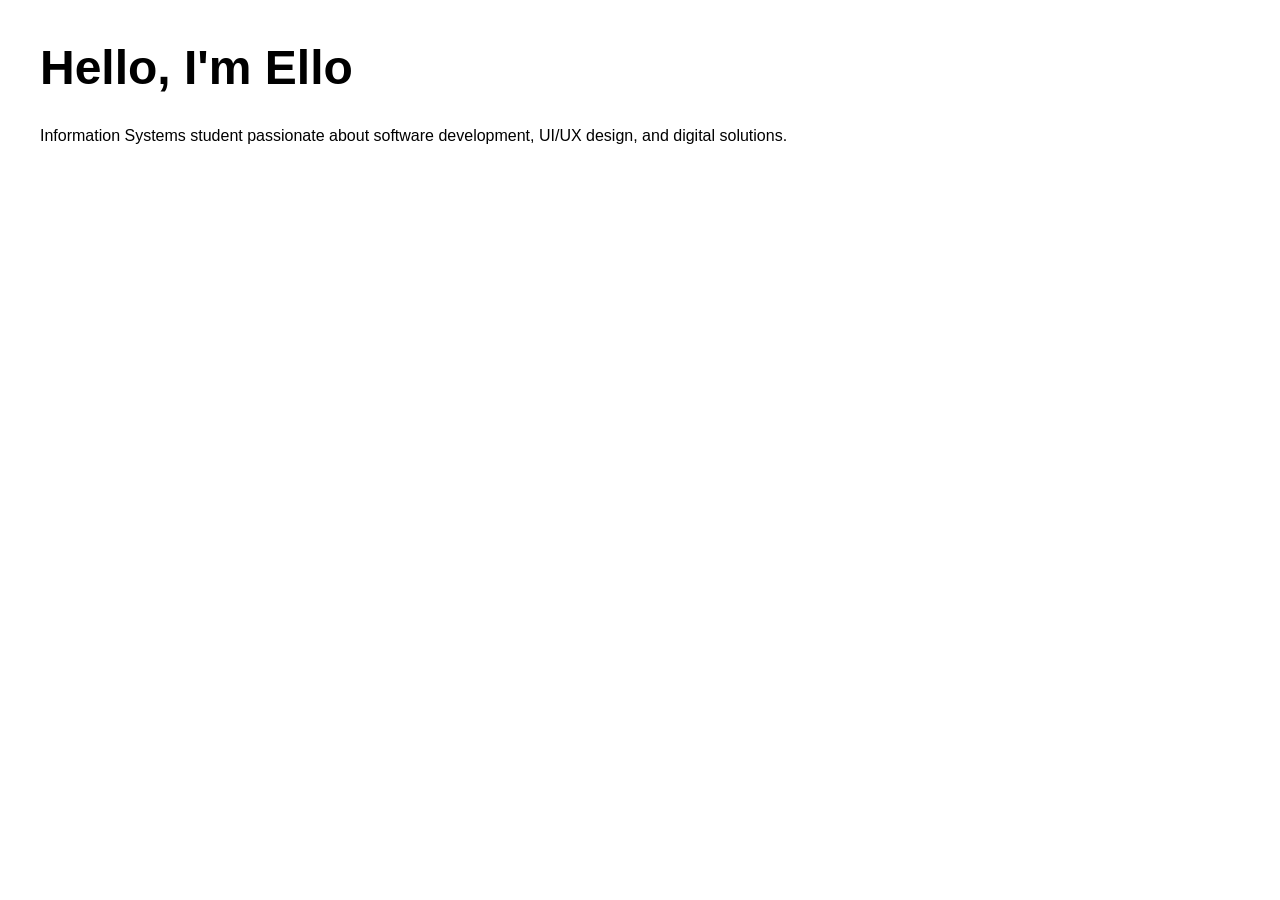
==== index.html @ ff4d0507 "Portfolio Structure" ====
<link rel="stylesheet" href="assets/css/style.css">

</head>


<body>


<h1>Hello, I'm Ello</h1>

<p>
Information Systems student passionate about software development,
UI/UX design, and digital solutions.
</p>


<script src="assets/js/script.js"></script>

</body>

</html>
---- assets/css/style.css ----
body {
    margin: 0;
    padding: 40px;
    font-family: Arial, sans-serif;
}

h1 {
    font-size: 48px;
}
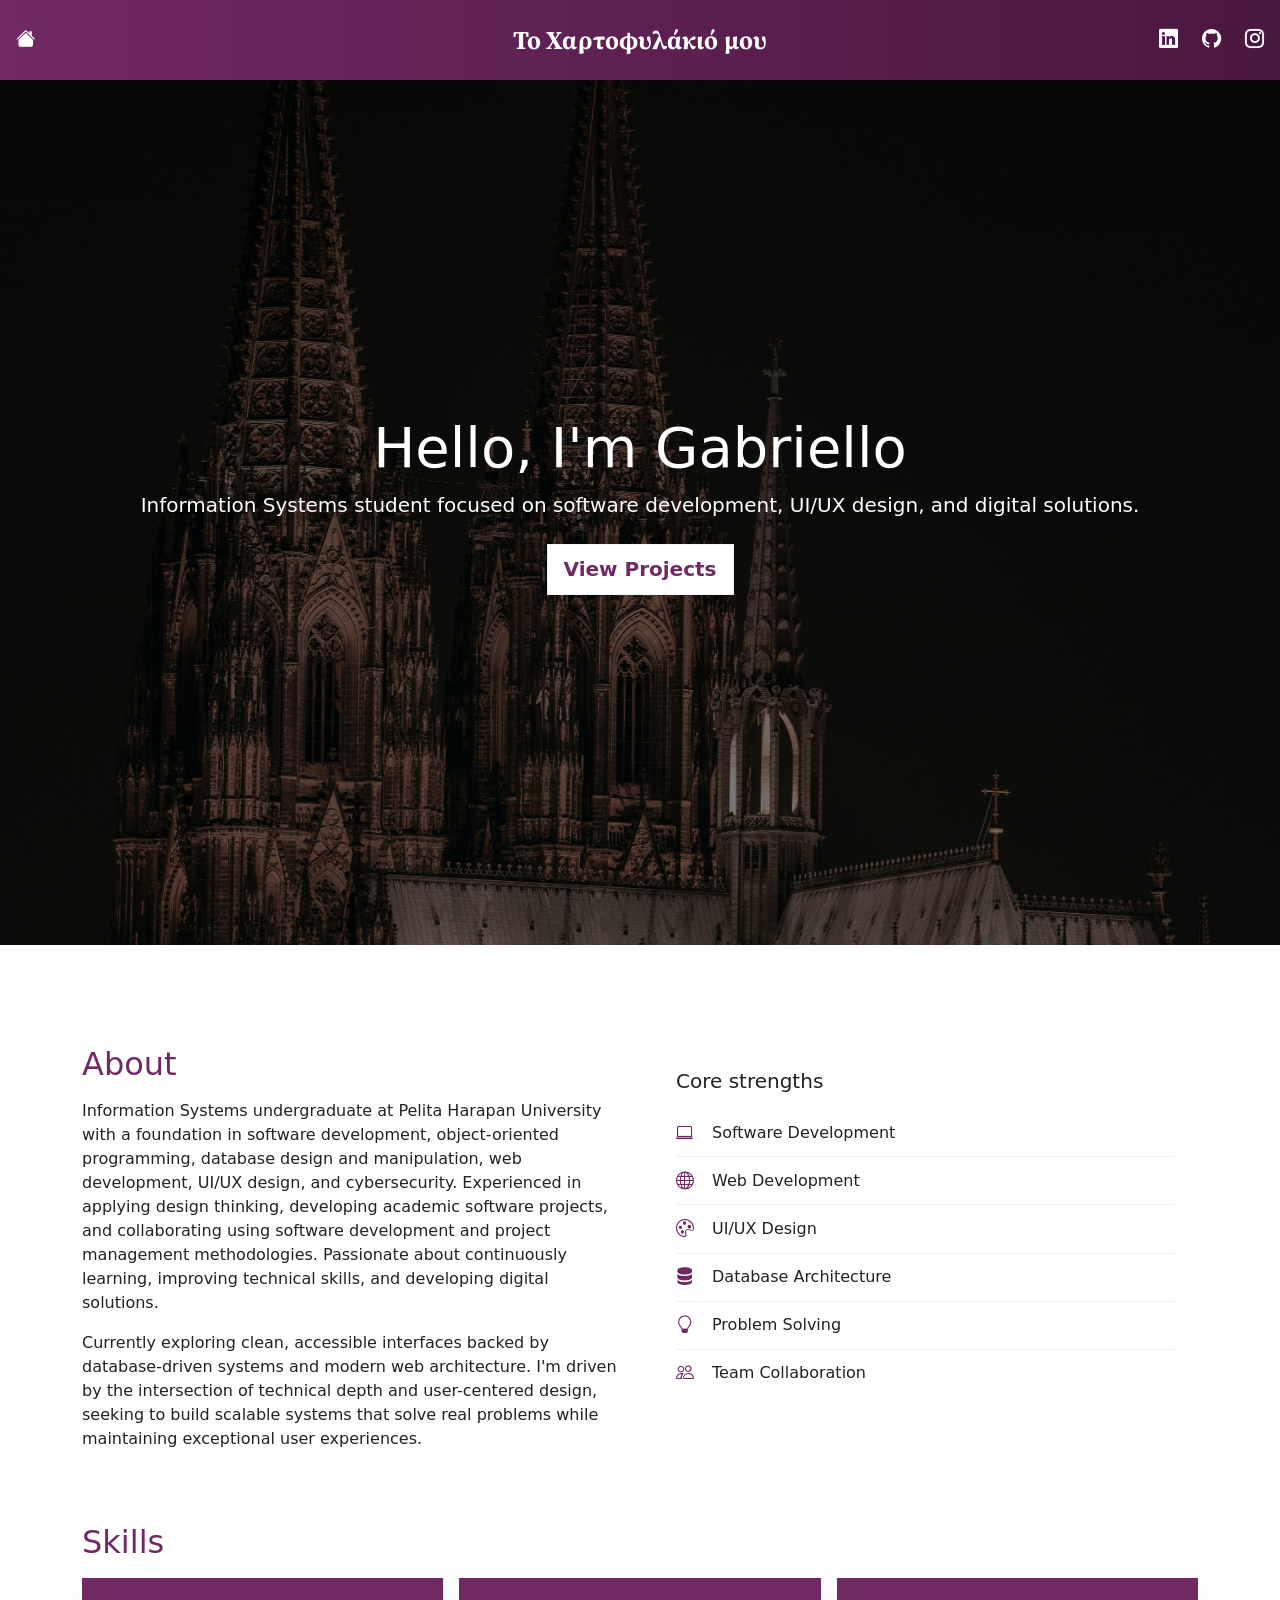
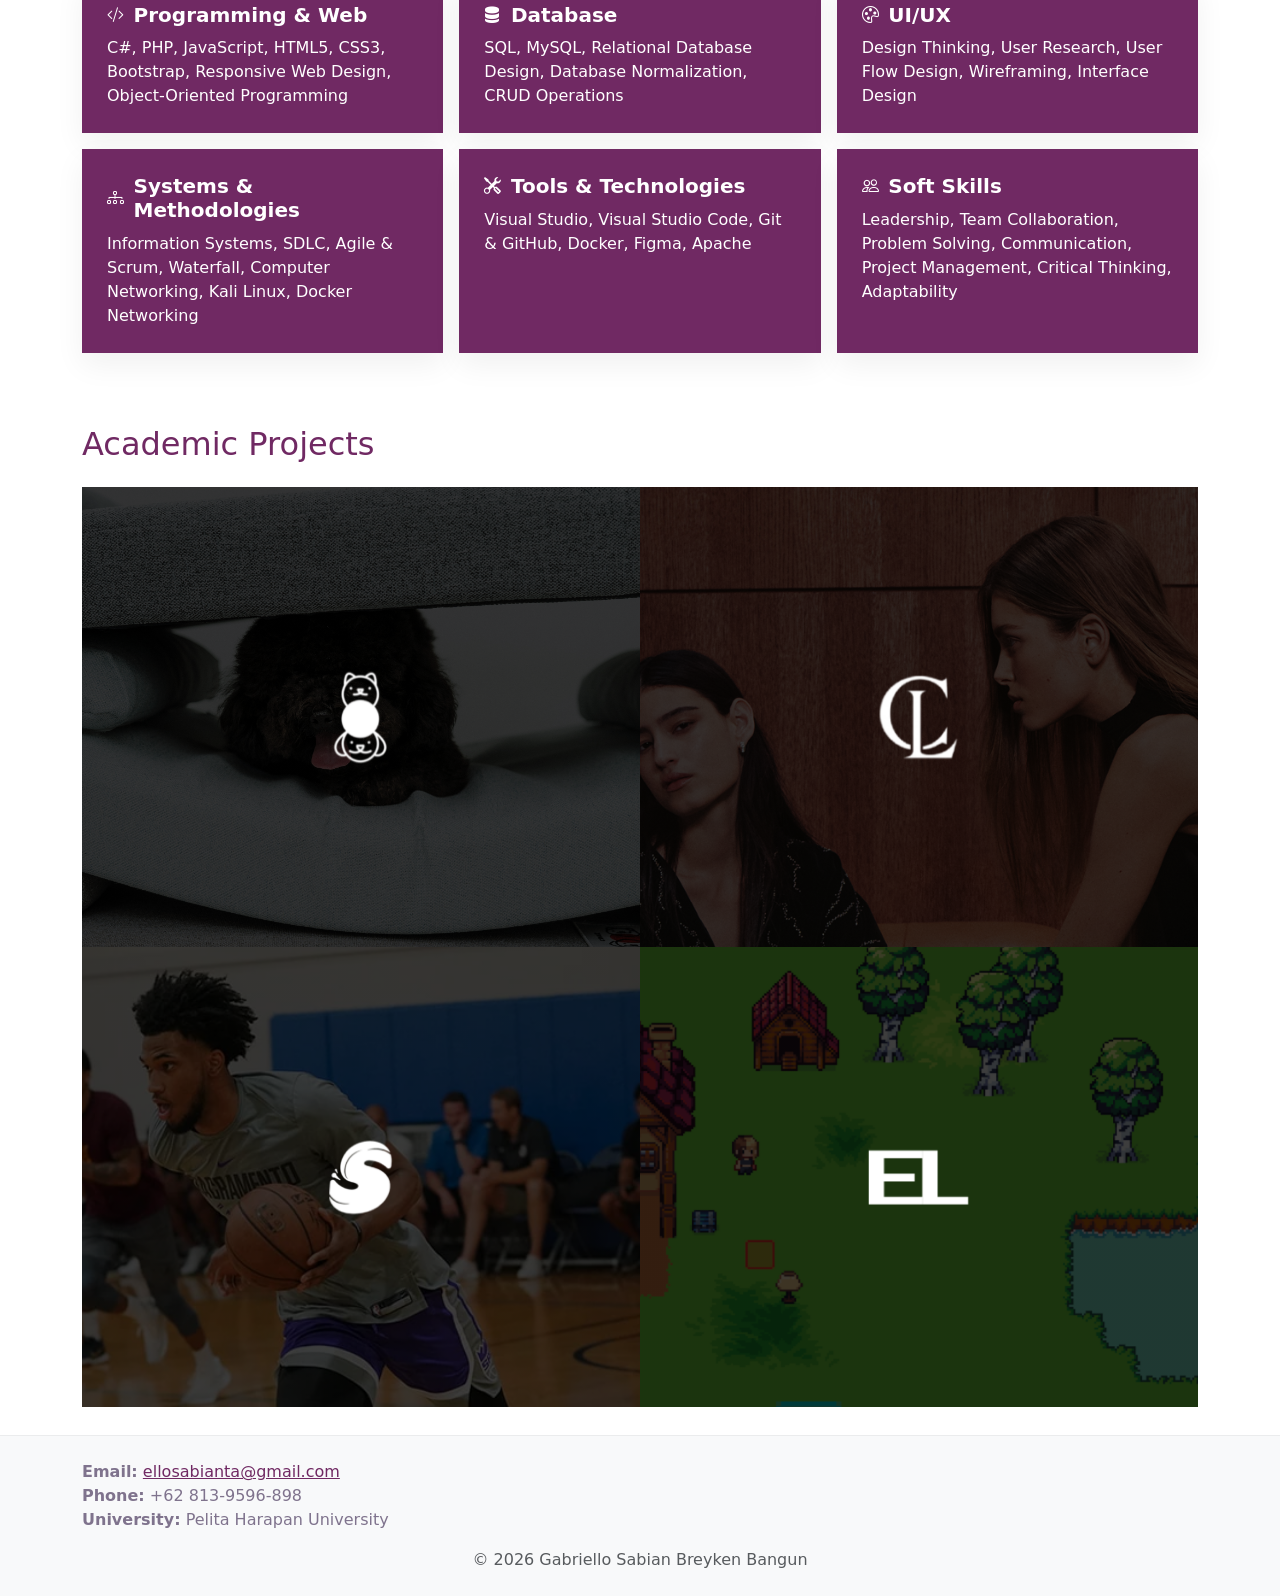
==== commit 93724c8c: "Finished website structure completed" ====
--- a/index.html
+++ b/index.html
@@ -1,21 +1,266 @@
-<link rel="stylesheet" href="assets/css/style.css">
-
-</head>
-
+<!doctype html>
+<html lang="en">
+	<head>
+	<meta charset="utf-8">
+	<meta name="viewport" content="width=device-width, initial-scale=1">
+	<title>Ello — Portfolio</title>
+	<link href="https://fonts.googleapis.com/css2?family=Source+Serif+4:ital,wght@0,400;0,600;0,700;1,400&display=swap" rel="stylesheet">
+	<link rel="apple-touch-icon" sizes="180x180" href="assets/favicon/apple-touch-icon.png">
+	<link rel="icon" type="image/png" sizes="32x32" href="assets/favicon/favicon-32x32.png">
+	<link rel="icon" type="image/png" sizes="16x16" href="assets/favicon/favicon-16x16.png">
+	<link rel="manifest" href="assets/favicon/site.webmanifest">
+	<link rel="shortcut icon" href="assets/favicon/favicon.ico">
+	<meta name="theme-color" content="#702963">
+	<link href="https://cdn.jsdelivr.net/npm/bootstrap@5.3.3/dist/css/bootstrap.min.css" rel="stylesheet">
+	<link rel="stylesheet" href="https://cdn.jsdelivr.net/npm/bootstrap-icons@1.10.5/font/bootstrap-icons.css">
+	<link rel="stylesheet" href="assets/css/style.css">
+	</head>
 
 <body>
 
-
-<h1>Hello, I'm Ello</h1>
-
-<p>
-Information Systems student passionate about software development,
-UI/UX design, and digital solutions.
-</p>
-
-
-<script src="assets/js/script.js"></script>
-
+	<nav class="navbar navbar-dark bg-primary sticky-top">
+		<div class="container-fluid px-3">
+			<a class="navbar-link-home" href="#home" title="Home">
+				<i class="bi bi-house-fill" aria-hidden="true"></i>
+				<span class="visually-hidden">Home</span>
+			</a>
+
+			<!-- Mobile toggler: visible on small screens -->
+			<button class="btn btn-light d-lg-none ms-2" type="button" data-bs-toggle="offcanvas" data-bs-target="#mobileMenu" aria-controls="mobileMenu" aria-label="Open menu">
+				<i class="bi bi-list" aria-hidden="true"></i>
+			</button>
+
+			<div class="navbar-brand-center fw-bold">Το Χαρτοφυλάκιό μου</div>
+
+			<!-- Desktop social icons (hidden on small screens) -->
+			<div class="navbar-socials-right d-none d-lg-flex align-items-center">
+				<a class="nav-social text-decoration-none" href="https://linkedin.com/in/gabriello-bangun" target="_blank" rel="noopener">
+					<i class="bi bi-linkedin" aria-hidden="true"></i>
+					<span class="visually-hidden">LinkedIn</span>
+				</a>
+				<a class="nav-social text-decoration-none" href="https://github.com/dexalium" target="_blank" rel="noopener">
+					<i class="bi bi-github" aria-hidden="true"></i>
+					<span class="visually-hidden">GitHub</span>
+				</a>
+				<a class="nav-social text-decoration-none" href="https://instagram.com/gabriellosb" target="_blank" rel="noopener">
+					<i class="bi bi-instagram" aria-hidden="true"></i>
+					<span class="visually-hidden">Instagram</span>
+				</a>
+			</div>
+
+			<!-- Offcanvas mobile menu -->
+			<div class="offcanvas offcanvas-start" tabindex="-1" id="mobileMenu" aria-labelledby="mobileMenuLabel">
+				<div class="offcanvas-header">
+					<div class="offcanvas-brand">Το Χαρτοφυλάκιό μου</div>
+					<button type="button" class="btn-close text-reset" data-bs-dismiss="offcanvas" aria-label="Close"></button>
+				</div>
+				<div class="offcanvas-body">
+					<div class="d-flex flex-column gap-2">
+						<a class="offcanvas-social d-flex align-items-center gap-2" href="https://linkedin.com/in/gabriello-bangun" target="_blank" rel="noopener">
+							<i class="bi bi-linkedin" aria-hidden="true"></i>
+							<span>LinkedIn</span>
+						</a>
+						<a class="offcanvas-social d-flex align-items-center gap-2" href="https://github.com/dexalium" target="_blank" rel="noopener">
+							<i class="bi bi-github" aria-hidden="true"></i>
+							<span>GitHub</span>
+						</a>
+						<a class="offcanvas-social d-flex align-items-center gap-2" href="https://instagram.com/gabriellosb" target="_blank" rel="noopener">
+							<i class="bi bi-instagram" aria-hidden="true"></i>
+							<span>Instagram</span>
+						</a>
+				</div>
+			</div>
+
+		</div>
+	</nav>
+
+	<header id="home" class="hero text-center text-white d-flex align-items-center">
+		<div class="container">
+			<h1 class="display-4">Hello, I'm Gabriello</h1>
+			<p class="lead mb-4">Information Systems student focused on software development, UI/UX design, and digital solutions.</p>
+			<p><a href="#projects" class="btn btn-lg btn-light">View Projects</a></p>
+		</div>
+	</header>
+
+	<main class="container">
+
+		<section id="about" class="page-section">
+			<div class="row gy-4 align-items-start">
+				<div class="col-lg-6">
+					<h2 class="mb-3">About</h2>
+					<p>Information Systems undergraduate at Pelita Harapan University with a foundation in software development, object-oriented programming, database design and manipulation, web development, UI/UX design, and cybersecurity. Experienced in applying design thinking, developing academic software projects, and collaborating using software development and project management methodologies. Passionate about continuously learning, improving technical skills, and developing digital solutions.</p>
+					<p class="mb-0">Currently exploring clean, accessible interfaces backed by database-driven systems and modern web architecture. I'm driven by the intersection of technical depth and user-centered design, seeking to build scalable systems that solve real problems while maintaining exceptional user experiences.</p>
+				</div>
+				<div class="col-lg-6">
+					<div class="skill-summary p-4 h-100">
+						<h5 class="mb-3">Core strengths</h5>
+						<div class="skill-summary-item">
+							<i class="bi bi-laptop skill-summary-icon" aria-hidden="true"></i>
+							<span>Software Development</span>
+						</div>
+						<div class="skill-summary-item">
+							<i class="bi bi-globe skill-summary-icon" aria-hidden="true"></i>
+							<span>Web Development</span>
+						</div>
+						<div class="skill-summary-item">
+							<i class="bi bi-palette skill-summary-icon" aria-hidden="true"></i>
+							<span>UI/UX Design</span>
+						</div>
+						<div class="skill-summary-item">
+							<i class="bi bi-server skill-summary-icon" aria-hidden="true"></i>
+							<span>Database Architecture</span>
+						</div>
+						<div class="skill-summary-item">
+							<i class="bi bi-lightbulb skill-summary-icon" aria-hidden="true"></i>
+							<span>Problem Solving</span>
+						</div>
+						<div class="skill-summary-item">
+							<i class="bi bi-people skill-summary-icon" aria-hidden="true"></i>
+							<span>Team Collaboration</span>
+						</div>
+					</div>
+				</div>
+			</div>
+		</section>
+
+		<section id="skills" class="page-section">
+			<h2 class="mb-3">Skills</h2>
+			<div class="row g-3">
+				<div class="col-md-6 col-xl-4">
+					<div class="skill-card p-4 h-100">
+						<h5><i class="bi bi-code-slash"></i>Programming & Web</h5>
+						<p class="skill-list mb-0">C#, PHP, JavaScript, HTML5, CSS3, Bootstrap, Responsive Web Design, Object-Oriented Programming</p>
+					</div>
+				</div>
+				<div class="col-md-6 col-xl-4">
+					<div class="skill-card p-4 h-100">
+						<h5><i class="bi bi-server"></i>Database</h5>
+						<p class="skill-list mb-0">SQL, MySQL, Relational Database Design, Database Normalization, CRUD Operations</p>
+					</div>
+				</div>
+				<div class="col-md-6 col-xl-4">
+					<div class="skill-card p-4 h-100">
+						<h5><i class="bi bi-palette"></i>UI/UX</h5>
+						<p class="skill-list mb-0">Design Thinking, User Research, User Flow Design, Wireframing, Interface Design</p>
+					</div>
+				</div>
+				<div class="col-md-6 col-xl-4">
+					<div class="skill-card p-4 h-100">
+						<h5><i class="bi bi-diagram-3"></i>Systems & Methodologies</h5>
+						<p class="skill-list mb-0">Information Systems, SDLC, Agile &amp; Scrum, Waterfall, Computer Networking, Kali Linux, Docker Networking</p>
+					</div>
+				</div>
+				<div class="col-md-6 col-xl-4">
+					<div class="skill-card p-4 h-100">
+						<h5><i class="bi bi-tools"></i>Tools & Technologies</h5>
+						<p class="skill-list mb-0">Visual Studio, Visual Studio Code, Git &amp; GitHub, Docker, Figma, Apache</p>
+					</div>
+				</div>
+				<div class="col-md-6 col-xl-4">
+					<div class="skill-card p-4 h-100">
+						<h5><i class="bi bi-people"></i>Soft Skills</h5>
+						<p class="skill-list mb-0">Leadership, Team Collaboration, Problem Solving, Communication, Project Management, Critical Thinking, Adaptability</p>
+					</div>
+				</div>
+			</div>
+		</section>
+
+		<section id="projects" class="page-section">
+			<h2 class="mb-4">Academic Projects</h2>
+			<div class="row g-0">
+
+								<div class="col-12 col-md-6 col-lg-6 p-0">
+										<div class="card project-card h-100">
+												<img src="assets/images/neru-meru/nm-project-card-image.jpg" class="card-img-top" alt="Neru Meru">
+												<div class="card-overlay">
+													<img src="assets/images/neru-meru/nm-logo.png" class="overlay-logo" alt="Neru Meru logo">
+												</div>
+												<div class="card-content">
+													<h5 class="card-title">Neru Meru E-commerce</h5>
+													<p class="card-text">Responsive front-end e-commerce site for pet products, built with Bootstrap and JavaScript; focuses on clean product layouts, accessible navigation, and a smooth shopping flow.</p>
+													<div class="tech-row">
+														<span class="tech-badge html">HTML</span>
+														<span class="tech-badge css">CSS</span>
+														<span class="tech-badge js">JavaScript</span>
+													</div>
+													<a href="pages/neru-meru.html" class="btn btn-outline-primary">Open</a>
+												</div>
+										</div>
+								</div>
+
+								<div class="col-12 col-md-6 col-lg-6 p-0">
+										<div class="card project-card h-100">
+												<img src="assets/images/fashion-store/fs-project-banner-image.png" class="card-img-top" alt="Clothing Retail">
+												<div class="card-overlay">
+													<img src="assets/images/fashion-store/fs-logo.png" class="overlay-logo" alt="Fashion Store logo">
+												</div>
+												<div class="card-content">
+													<h5 class="card-title">Clothing Retail Website</h5>
+													<p class="card-text">Dynamic PHP-based clothing retail application backed by a relational database; includes secure CRUD interfaces for product and order management and server-side rendering for catalog pages.</p>
+													<div class="tech-row">
+														<span class="tech-badge php">PHP</span>
+														<span class="tech-badge mysql">MySQL</span>
+													</div>
+													<a href="pages/clothing-retail.html" class="btn btn-outline-primary">Open</a>
+												</div>
+										</div>
+								</div>
+
+								<div class="col-12 col-md-6 col-lg-6 p-0">
+										<div class="card project-card h-100">
+												<img src="assets/images/sportify/sp-project-image-banner.png" class="card-img-top" alt="Sportify">
+												<div class="card-overlay">
+													<img src="assets/images/sportify/sp-logo.png" class="overlay-logo" alt="Sportify logo">
+												</div>
+												<div class="card-content">
+													<h5 class="card-title">Sportify</h5>
+													<p class="card-text">Sports matching and social networking platform that connects users by interests and skill level, offering profiles, match suggestions, and lightweight social features designed for simple, intuitive interactions.</p>
+													<div class="tech-row">
+														<span class="tech-badge php">PHP</span>
+														<span class="tech-badge mysql">MySQL</span>
+													</div>
+													<a href="pages/sportify.html" class="btn btn-outline-primary">Open</a>
+												</div>
+										</div>
+								</div>
+
+								<div class="col-12 col-md-6 col-lg-6 p-0">
+										<div class="card project-card h-100">
+												<img src="assets/images/echoes-of-lemnos/el-project-image-banner.png" class="card-img-top" alt="Farming Game">
+												<div class="card-overlay">
+													<img src="assets/images/echoes-of-lemnos/el-logo.png" class="overlay-logo" alt="Farming Game logo">
+												</div>
+												<div class="card-content">
+													<h5 class="card-title">Echoes of Lemnos</h5>
+													<p class="card-text">Object-oriented farming simulation demonstrating encapsulation and inheritance, with a JSON save/load system, an in-game economy, and expandable gameplay mechanics for experimentation.</p>
+													<div class="tech-row">
+														<span class="tech-badge csharp">C#</span>
+													</div>
+													<a href="pages/farming-game.html" class="btn btn-outline-primary">Open</a>
+												</div>
+										</div>
+								</div>
+
+			</div>
+		</section>
+
+	</main>
+
+	<footer class="site-footer bg-light py-4">
+		<div class="container">
+			<div class="row align-items-center">
+				<div class="col-md-6 text-center text-md-start mb-2 mb-md-0">
+					<strong>Email:</strong> <a href="mailto:ellosabianta@gmail.com" id="email-placeholder">ellosabianta@gmail.com</a> <br>
+					<strong>Phone:</strong> <span id="phone-placeholder">+62 813-9596-898</span> <br>
+					<strong>University:</strong> <span id="uni-placeholder">Pelita Harapan University</span>
+				</div>
+			</div>
+			<div class="text-center mt-3 text-muted">© 2026 Gabriello Sabian Breyken Bangun</div>
+		</div>
+	</footer>
+
+	<script src="https://cdn.jsdelivr.net/npm/bootstrap@5.3.3/dist/js/bootstrap.bundle.min.js"></script>
+	<script src="assets/js/script.js"></script>
 </body>
 
 </html>
--- a/assets/css/style.css
+++ b/assets/css/style.css
@@ -1,9 +1,445 @@
-body {
+:root{
+    --purple: #702963;
+    --purple-dark: #4a173f;
+    --yellow: #e3c148;
+    --muted: #7f738d;
+    --navbar-height: 80px;
+}
+
+*{box-sizing:border-box}
+
+html, body {
     margin: 0;
-    padding: 40px;
-    font-family: Arial, sans-serif;
-}
-
-h1 {
-    font-size: 48px;
+    padding: 0;
+    width: 100%;
+    max-width: 100%;
+    overflow-x: hidden;
+    font-family: Inter, system-ui, -apple-system, "Segoe UI", Roboto, "Helvetica Neue", Arial;
+    color: #222;
+    background: #fff;
+}
+
+/* Navbar brand: Source Serif */
+.navbar-brand{
+    font-family: 'Source Serif 4', 'Source Serif Pro', Georgia, serif;
+    font-size: 1.25rem;
+    font-weight:700;
+    letter-spacing:0.2px;
+}
+/* navbar layout: home icon left | title center | socials right */
+.navbar{ display:flex; align-items:center; min-height:var(--navbar-height); width:100%; max-width:100%; overflow:hidden; }
+.navbar .container-fluid{ position:relative; display:flex; align-items:center; justify-content:space-between; padding:0 1rem; width:100%; max-width:100%; }
+.navbar-link-home{ color:#fff; text-decoration:none; font-size:1.2rem; display:inline-flex; align-items:center; justify-content:center; transition:color 0.2s ease; }
+.navbar-link-home:hover{ color:var(--yellow); }
+.navbar-brand-center{ position:absolute; left:50%; top:50%; transform:translate(-50%, -50%); font-family:'Source Serif 4','Source Serif Pro',Georgia,serif; font-size:1.25rem; font-weight:700; color:#fff; letter-spacing:0.2px; white-space:nowrap; }
+@media (min-width:768px){ .navbar-brand-center{ font-size:1.6rem; } }
+.navbar-socials-right{ display:flex; align-items:center; gap:1.5rem; }
+
+/* Mobile: hide centered brand to avoid overlap with toggler */
+@media (max-width:991px){
+    .navbar-brand-center{ display:none; }
+}
+
+/* Offcanvas mobile menu styling to match navbar colors */
+.offcanvas{
+    background: linear-gradient(90deg, var(--purple), var(--purple-dark));
+    color: #fff;
+}
+.offcanvas .offcanvas-header, .offcanvas .offcanvas-body{ color:#fff; }
+.offcanvas .nav-link{ color: #fff; padding: 0.5rem 0; }
+.offcanvas .nav-link:hover{ color: var(--yellow); }
+.offcanvas .btn-close{ filter: invert(1) brightness(1.1); }
+.offcanvas .project-badge, .offcanvas .nav-social{ color:#fff; }
+
+/* Offcanvas brand (matches navbar center style) */
+.offcanvas-brand{
+    font-family: 'Source Serif 4', 'Source Serif Pro', Georgia, serif;
+    font-size: 1.25rem;
+    font-weight: 700;
+    color: #fff;
+}
+
+/* Social links in offcanvas: icon + text, no borders */
+.offcanvas-social{
+    color: #fff;
+    text-decoration: none;
+    background: transparent;
+    border: none;
+    padding: 0.45rem 0;
+    font-weight: 600;
+}
+.offcanvas-social .bi{ font-size: 1.15rem; }
+.offcanvas-social:hover{ color: var(--yellow); text-decoration: none; }
+
+/* navbar circular social buttons */
+.nav-social{ width:auto; height:auto; border-radius:0; display:inline-flex; align-items:center; justify-content:center; background:transparent; color:#fff; transition:color 0.2s ease; }
+.nav-social .bi{ font-size:1.2rem; }
+.nav-social:hover{ color:var(--yellow); text-decoration:none; }
+.nav-social:focus{ outline:2px solid rgba(255,255,255,0.3); outline-offset:2px; }
+
+.hero{
+    background-image: linear-gradient(180deg, rgba(0,0,0,0.65), rgba(0,0,0,0.5)), url("../images/index-banner.jpg");
+    background-size: cover;
+    background-position: center;
+    background-repeat: no-repeat;
+    min-height: calc(105vh - 80px);
+    padding: 4.5rem 0;
+}
+
+h1, h2 { color: #fff; }
+
+main h2 { color: var(--purple); }
+html { scroll-padding-top: calc(var(--navbar-height) + 0.25rem); }
+main.container { display:flex; flex-direction:column; gap:1rem; padding-top:4.5rem; }
+.page-section { padding:1.75rem 0; }
+.page-section h2 { margin-bottom: 1rem; }
+.hero, .page-section { scroll-margin-top: calc(var(--navbar-height) + 0.25rem); }
+
+.navbar.bg-primary{ background: linear-gradient(90deg, var(--purple), var(--purple-dark)); }
+
+.card.project-card{
+    background: transparent;
+    color: #fff;
+    border: none;
+    border-radius: 0;
+    transition: transform .18s ease, box-shadow .18s ease, border-color .18s ease;
+    min-height: 460px;
+    overflow: hidden;
+    position: relative;
+}
+.card.project-card:hover{
+    /* reveal only: no float or extra shadow */
+    transform: none;
+    box-shadow: none;
+}
+
+/* reveal on hover */
+.card.project-card:hover .card-overlay{ opacity:0; }
+.card.project-card:hover .card-content{ opacity:1; transform:none; }
+
+ .card .card-img-top{
+     position:absolute;
+     inset:0;
+     width:100%;
+     height:100%;
+     object-fit:cover;
+     display:block;
+     border-radius:0;
+ }
+
+
+/* overlay logo visible at rest */
+.card-overlay{ position:absolute; inset:0; display:flex; align-items:center; justify-content:center; z-index:2; background:linear-gradient(180deg, rgba(0,0,0,0.6), rgba(0,0,0,0.6)); transition:opacity .25s ease, background .25s ease; }
+.overlay-logo{ max-width:22%; height:auto; filter:brightness(1.15) saturate(1.05); }
+
+/* content hidden at rest, revealed on hover */
+.card-content{ position:absolute; inset:0; z-index:3; display:flex; flex-direction:column; justify-content:flex-end; padding:1.6rem; background:linear-gradient(180deg, rgba(0,0,0,0.0), rgba(0,0,0,0.45)); opacity:0; transform:translateY(6px); transition:opacity .28s ease, transform .28s ease; gap:1rem; }
+.card-title{ color:#fff; font-size: 1.35rem; margin-bottom: 0.9rem; }
+.card-text{ color:rgba(255,255,255,0.9); margin-bottom: 0; line-height: 1.6; }
+.btn-outline-primary{ padding: 0.6rem 1rem; font-weight: 600; border-radius:0; transition:background 0.2s ease, color 0.2s ease, border-color 0.2s ease; color:var(--purple); border-color:var(--purple); background:#ffffff; border:1px solid rgba(0,0,0,0.06); }
+.btn-outline-primary:hover{ background:var(--purple); color:#fff; border-color:var(--purple); }
+
+.btn-light{ padding: 0.6rem 1rem; font-weight: 600; border-radius:0; transition:background 0.2s ease, color 0.2s ease, border-color 0.2s ease; color:var(--purple); background:#ffffff; border:1px solid rgba(0,0,0,0.06); }
+.btn-light:hover{ background:var(--purple); color:#fff; border-color:var(--purple); }
+
+/* Keep buttons purple while clicked/held (active state) */
+.btn:active,
+.btn:active:focus,
+.btn-outline-primary:active,
+.btn-light:active,
+.btn-outline-secondary:active {
+    background: var(--purple) !important;
+    color: #fff !important;
+    border-color: var(--purple) !important;
+    box-shadow: none !important;
+}
+
+/* Footer Resume Button */
+.btn-resume{ background:transparent; border:2px solid var(--purple); color:var(--purple); }
+.btn-resume:hover{ background:var(--purple); color:#fff; border-color:var(--purple); }
+
+footer{ background:transparent; color:var(--muted); }
+
+.site-footer{ border-top: 1px solid rgba(0,0,0,0.05); }
+.site-footer a{ color:var(--purple); }
+.site-footer a:hover{ color:var(--yellow); text-decoration:none; }
+
+.social-icon{ width:22px; height:22px; vertical-align:middle; fill:var(--purple); color:var(--purple); transition:fill .15s ease, color .15s ease; }
+.social-link{ display:inline-flex; align-items:center; gap:.5rem; }
+.social-link:hover .social-icon{ fill:var(--yellow); color:var(--yellow); }
+
+/* Tech badges */
+.tech-badge{ display:inline-block; padding:0.28rem 0.6rem; border-radius:999px; font-size:0.78rem; font-weight:700; color:transparent; text-shadow:0 0 0 var(--purple-dark); background:#ffffff; border:1px solid rgba(112,41,99,0.12); margin-right:0.5rem; }
+.tech-row{ margin-bottom:0; margin-top:0.35rem; }
+
+
+.skill-summary{ background: rgba(255,255,255,0.92); border:none; }
+.skill-card{ background: var(--purple); border:1px solid var(--purple); border-radius:0; box-shadow:0 12px 28px rgba(0,0,0,0.06); color:#fff; }
+.skill-summary-item{ display:flex; align-items:center; gap:0.75rem; padding:0.65rem 0; border-bottom:1px solid rgba(112,41,99,0.08); }
+.skill-summary-item:last-child{ border-bottom:none; }
+.skill-summary-icon{ font-size:1.1rem; color:var(--purple); min-width:1.5rem; }
+.skill-pill-row{ display:flex; flex-wrap:wrap; gap:0.4rem; margin-top:1rem; }
+.skill-pill{ display:inline-flex; align-items:center; justify-content:center; padding:0.35rem 0.7rem; border-radius:999px; background:rgba(112,41,99,0.08); color:var(--purple); font-size:0.82rem; font-weight:600; }
+
+.project-badge{ display:inline-flex; align-items:center; justify-content:center; padding:0.35rem 0.75rem; border-radius:999px; background:var(--purple); color:#fff; font-size:0.82rem; font-weight:700; border:1px solid var(--purple); }
+.project-detail-card{ background:var(--purple); border:1px solid var(--purple); color:#fff; border-radius:0; }
+.project-detail-card strong{ color:#fff; }
+.project-detail-card div{ color:#f8f2ff; }
+
+/* skill card title icons */
+.skill-card h5{ display:flex; align-items:center; gap:0.6rem; font-weight:700; margin-bottom:0.6rem; color:#fff; }
+.skill-card h5 .bi{ font-size:1.05rem; color:#fff; }
+.skill-card p.skill-list{ color:#fff; }
+
+
+
+
+@media (min-width:768px){
+  .hero h1{ font-size:56px; }
+}
+
+/* ============================================================
+   PROJECT DETAIL PAGES (neru-meru.html, clothing-retail.html, etc.)
+   Bring the sub-pages into the same byzantine purple + gold system
+   used on the index page, hero included.
+   ============================================================ */
+
+/* Project hero: sits directly under the navbar, outside <main>, just
+   like the index page's <header class="hero">. It now fills the
+   screen the same way — background image, dark overlay, min-height
+   pinned to the viewport minus the navbar — so it reads as a true
+   full-screen opener rather than a banner strip inside the content. */
+.project-hero{
+    background-color: var(--purple);
+    background-size: cover;
+    background-position: center;
+    background-repeat: no-repeat;
+    min-height: calc(105vh - var(--navbar-height));
+    padding: 4.5rem 0;
+    position: relative;
+    overflow: hidden;
+    scroll-margin-top: calc(var(--navbar-height) + 0.25rem);
+}
+.project-hero .text-uppercase{
+    color: var(--yellow);
+    letter-spacing: 0.12em;
+    font-weight: 700;
+    font-size: 0.8rem;
+}
+.project-hero h1{ color:#fff; }
+.project-hero .lead{ color: rgba(255,255,255,0.88); max-width: 65ch; margin-left:auto; margin-right:auto; }
+.project-hero .project-badge{
+    background: rgba(255,255,255,0.12);
+    color: #fff;
+    border-color: rgba(255,255,255,0.35);
+}
+
+@media (min-width:768px){
+  .project-hero h1{ font-size:56px; }
+}
+
+/* Section headings + divider treatment for project detail pages */
+.project-section h2{
+    color: var(--purple);
+    margin-bottom: 1.25rem;
+}
+.project-section h3{ color: var(--purple-dark); font-size: 1.15rem; }
+.project-section h5{ color: var(--purple-dark); }
+.project-section h6{ color: var(--muted); text-transform: uppercase; font-size: 0.75rem; letter-spacing: 0.06em; }
+
+/* Numbered process list: swap Bootstrap's default blue counters for purple */
+.project-section .list-group-numbered{ counter-reset: project-step; }
+.project-section .list-group-numbered > .list-group-item{
+    counter-increment: project-step;
+}
+.project-section .list-group-numbered > .list-group-item::before{
+    content: counter(project-step) ".";
+    color: #fff;
+    background: var(--purple);
+    font-weight: 700;
+    font-size: 0.78rem;
+    display: inline-flex;
+    align-items: center;
+    justify-content: center;
+    min-width: 1.6rem;
+    height: 1.6rem;
+    border-radius: 50%;
+    margin-right: 0.6rem;
+}
+
+.figure-img{ border-radius: 0; }
+
+/* ============================================================
+   PROJECT PAGE GALLERY CAROUSEL
+   Clean, full-width carousel with buttons positioned OUTSIDE
+   the carousel container.
+   ============================================================ */
+
+.gallery-section{
+    position: relative;
+    width: 100vw;
+    margin-left: calc(50% - 50vw);
+    margin-right: calc(50% - 50vw);
+    padding: 3rem 1.5rem 3.25rem;
+    background: linear-gradient(135deg, var(--purple), var(--purple-dark));
+    color: #fff;
+}
+.gallery-section > h2{
+    color: #fff;
+    margin-bottom: 1.5rem;
+    max-width: 1200px;
+    margin-left: auto;
+    margin-right: auto;
+}
+.gallery-section .gallery-carousel{
+    max-width: 1200px;
+    margin: 0 auto;
+    position: relative;
+}
+
+.gallery-carousel{ width: 100%; }
+
+.gallery-carousel .carousel-inner{
+    overflow: visible;
+}
+
+.gallery-slide{
+    display: flex;
+    flex-direction: column;
+}
+
+.gallery-slide-img{
+    width: 100%;
+    aspect-ratio: 16 / 9;
+    object-fit: cover;
+    display: block;
+}
+@media (max-width: 767px){
+    .gallery-slide-img{ aspect-ratio: 4 / 3; }
+}
+
+.gallery-slide-caption{
+    background: #fff;
+    border: 1px solid rgba(112,41,99,0.2);
+    border-top: none;
+    padding: 1.25rem 1.5rem;
+    color: var(--purple);
+    box-shadow: 0 10px 24px rgba(0,0,0,0.12);
+}
+.gallery-slide-title{ color: var(--purple) !important; font-weight: 700; margin-bottom: 0.4rem; }
+.gallery-slide-text{ color: var(--purple-dark); margin-bottom: 0; line-height: 1.55; }
+
+/* ============================================================
+   CAROUSEL CONTROLS - POSITIONED OUTSIDE THE CAROUSEL
+   ============================================================ */
+
+.gallery-carousel .carousel-control-prev,
+.gallery-carousel .carousel-control-next {
+    position: absolute;
+    top: 50%;
+    transform: translateY(-50%);
+    width: 3rem;
+    height: 3rem;
+    opacity: 1;
+    z-index: 10;
+}
+
+/* Position prev button to the LEFT of the carousel */
+.gallery-carousel .carousel-control-prev {
+    left: -4rem;
+}
+
+/* Position next button to the RIGHT of the carousel */
+.gallery-carousel .carousel-control-next {
+    right: -4rem;
+}
+
+.gallery-control-icon{
+    display: inline-flex;
+    align-items: center;
+    justify-content: center;
+    width: 3rem;
+    height: 3rem;
+    border-radius: 50%;
+    background: rgba(255,255,255,0.95);
+    color: var(--purple);
+    font-size: 1.4rem;
+    transition: background .2s ease, color .2s ease, transform .2s ease;
+    box-shadow: 0 4px 12px rgba(0,0,0,0.15);
+}
+.gallery-carousel .carousel-control-prev:hover .gallery-control-icon,
+.gallery-carousel .carousel-control-next:hover .gallery-control-icon{
+    background: #fff;
+    color: var(--purple-dark);
+    transform: scale(1.05);
+}
+.gallery-carousel .carousel-control-prev:active .gallery-control-icon,
+.gallery-carousel .carousel-control-next:active .gallery-control-icon{
+    transform: scale(0.95);
+}
+
+/* Indicators sit below the slide */
+.gallery-carousel .carousel-indicators{
+    position: static;
+    margin: 1rem 0 0;
+}
+.gallery-carousel .carousel-indicators [data-bs-target]{
+    width: 9px;
+    height: 9px;
+    border-radius: 50%;
+    background-color: rgba(255,255,255,0.45);
+    border: none;
+    opacity: 1;
+}
+.gallery-carousel .carousel-indicators .active{
+    background-color: var(--yellow);
+}
+
+/* ============================================================
+   RESPONSIVE: Adjust button positioning for smaller screens
+   ============================================================ */
+
+@media (max-width: 992px) {
+    .gallery-carousel .carousel-control-prev {
+        left: -3.2rem;
+    }
+    .gallery-carousel .carousel-control-next {
+        right: -3.2rem;
+    }
+    .gallery-control-icon {
+        width: 2.6rem;
+        height: 2.6rem;
+        font-size: 1.2rem;
+    }
+}
+
+@media (max-width: 768px) {
+    .gallery-section {
+        padding: 2rem 0.75rem 2.5rem;
+    }
+    .gallery-carousel .carousel-control-prev {
+        left: -1.8rem;
+    }
+    .gallery-carousel .carousel-control-next {
+        right: -1.8rem;
+    }
+    .gallery-control-icon {
+        width: 2.2rem;
+        height: 2.2rem;
+        font-size: 1rem;
+    }
+}
+
+@media (max-width: 576px) {
+    .gallery-carousel .carousel-control-prev {
+        left: -1.2rem;
+    }
+    .gallery-carousel .carousel-control-next {
+        right: -1.2rem;
+    }
+    .gallery-control-icon {
+        width: 1.8rem;
+        height: 1.8rem;
+        font-size: 0.85rem;
+    }
 }
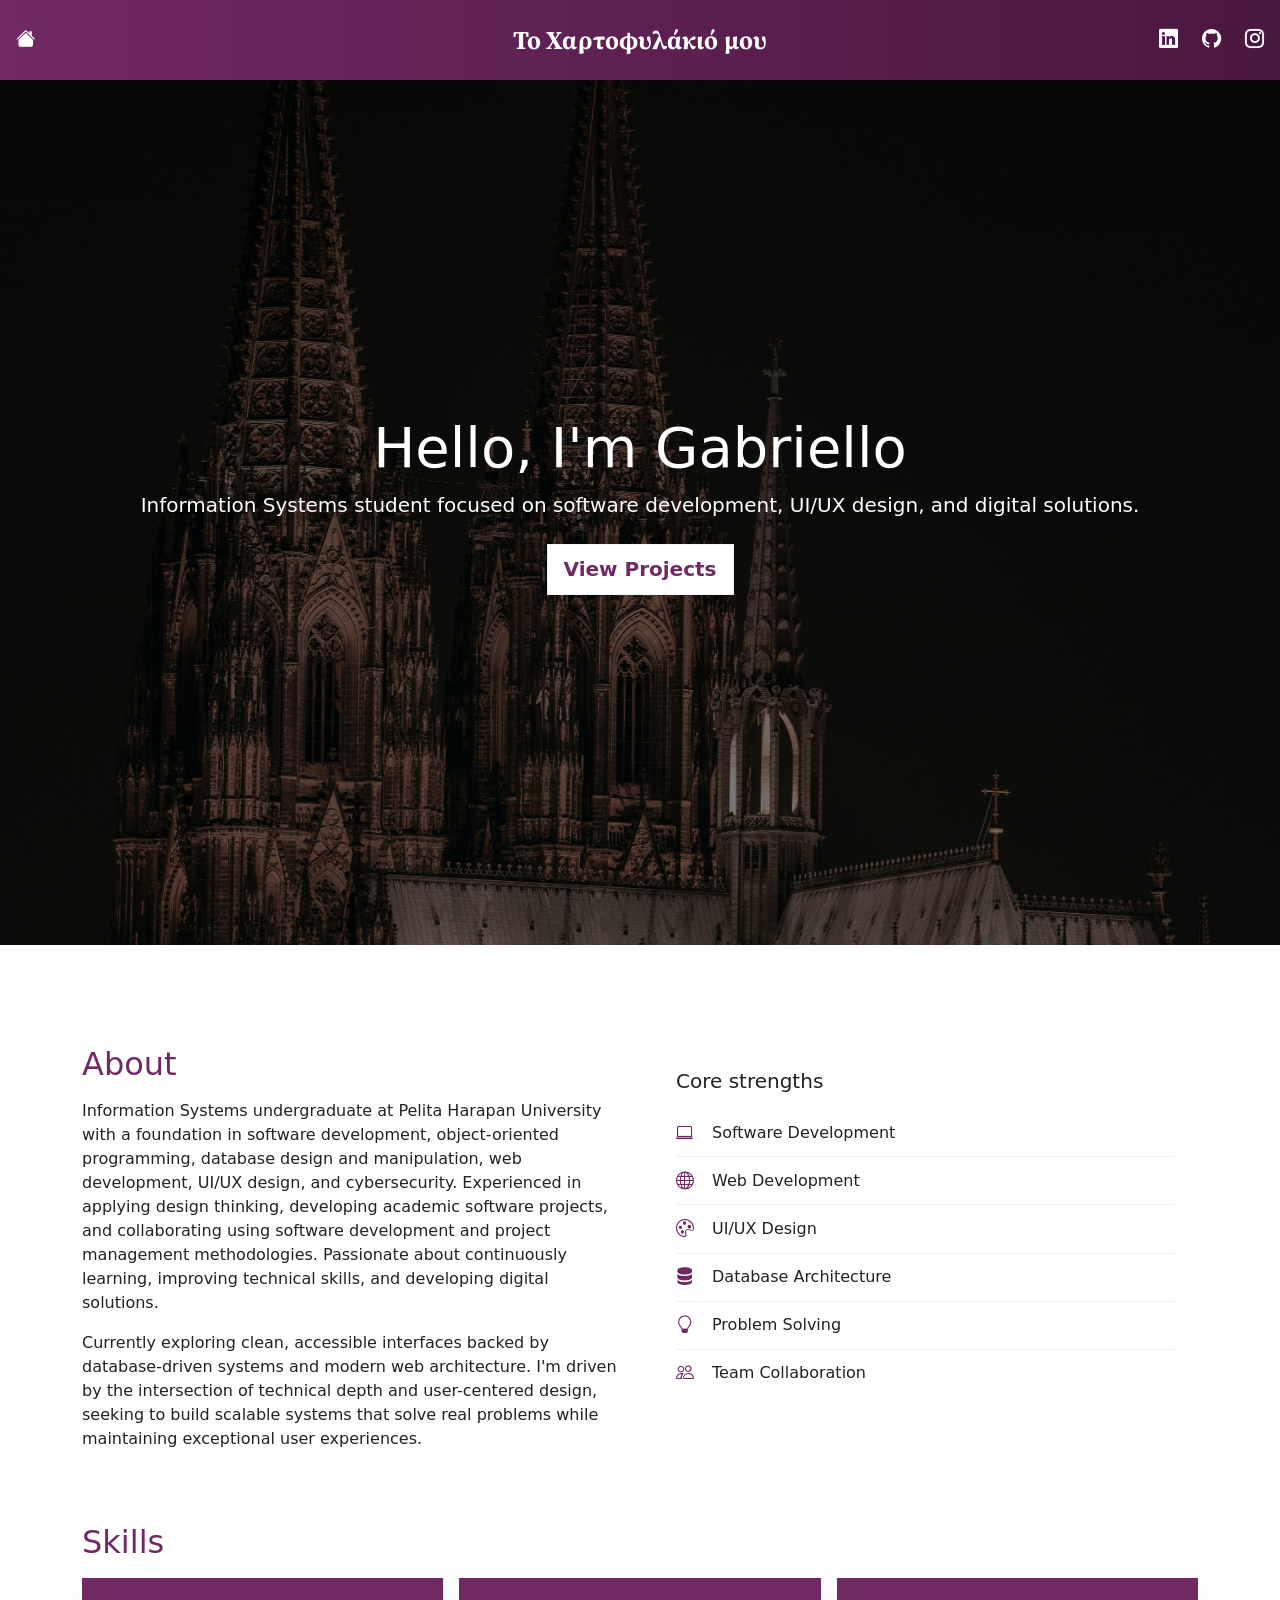
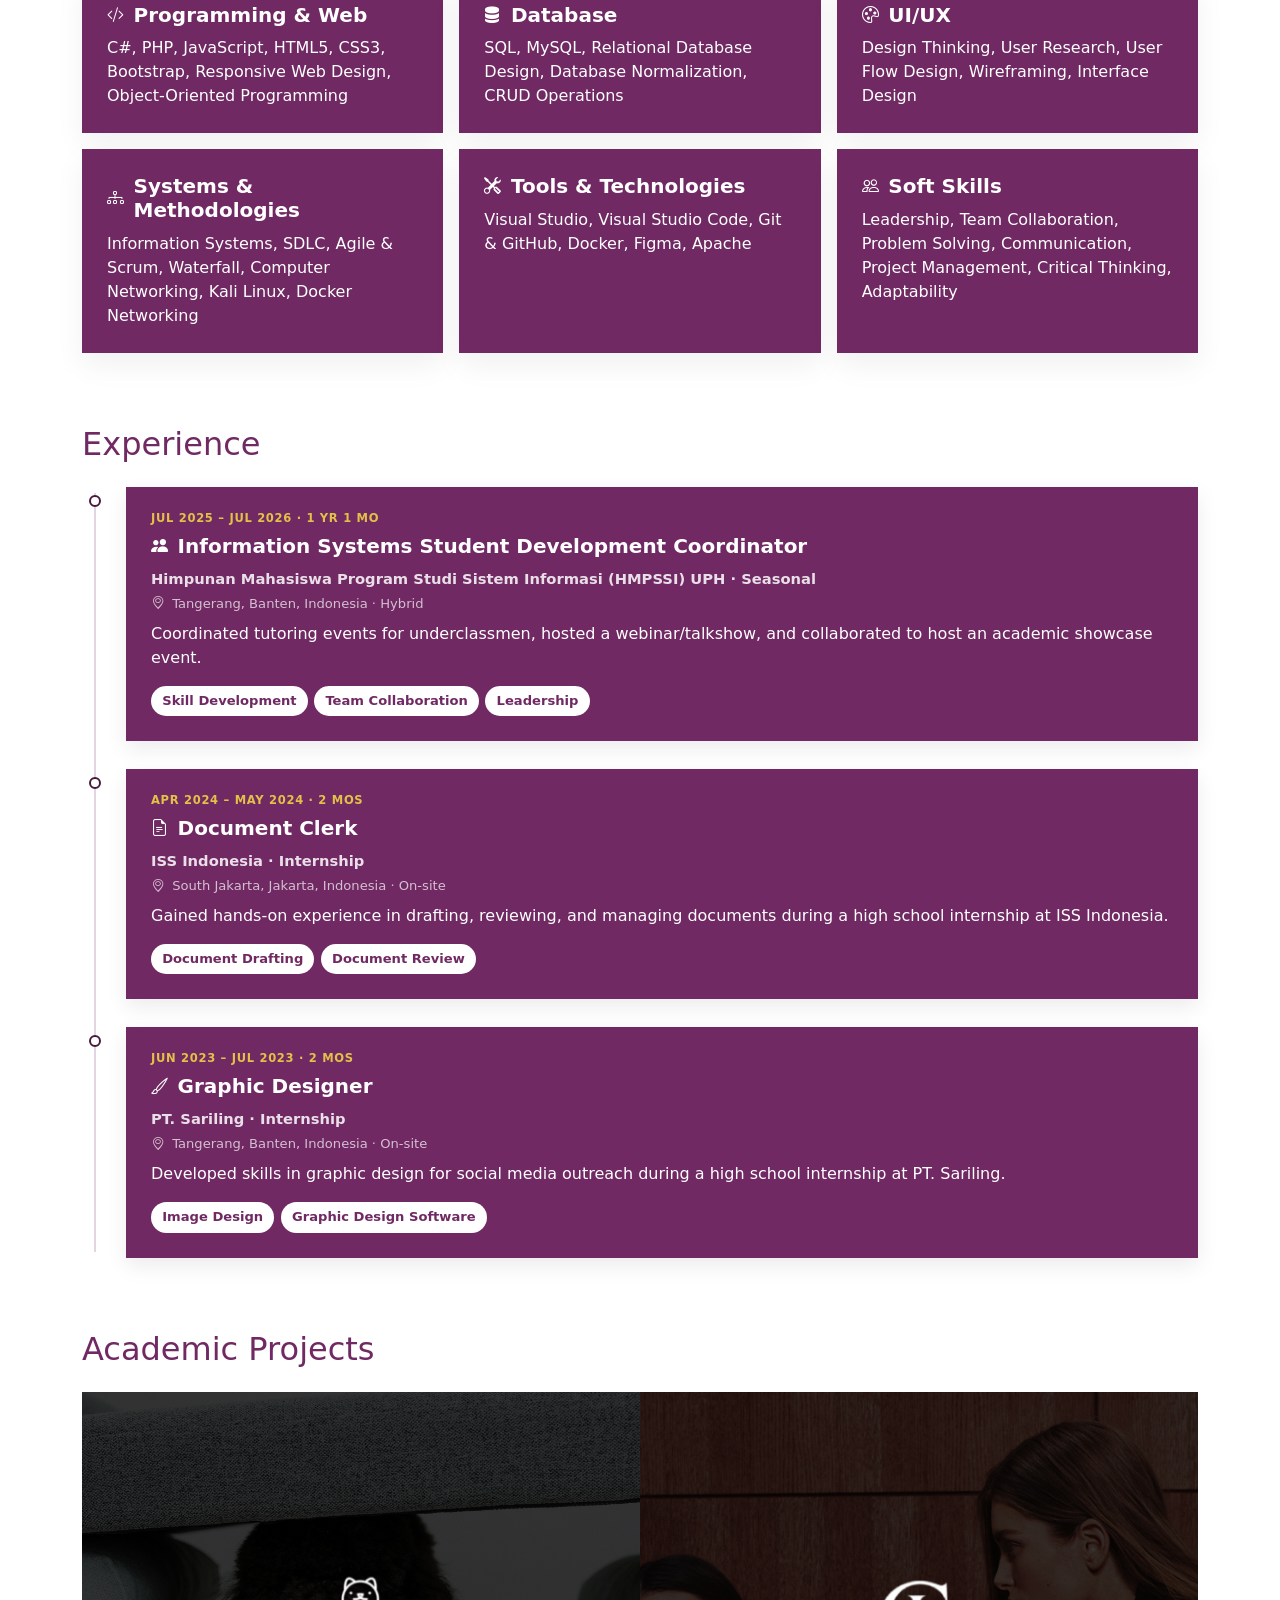
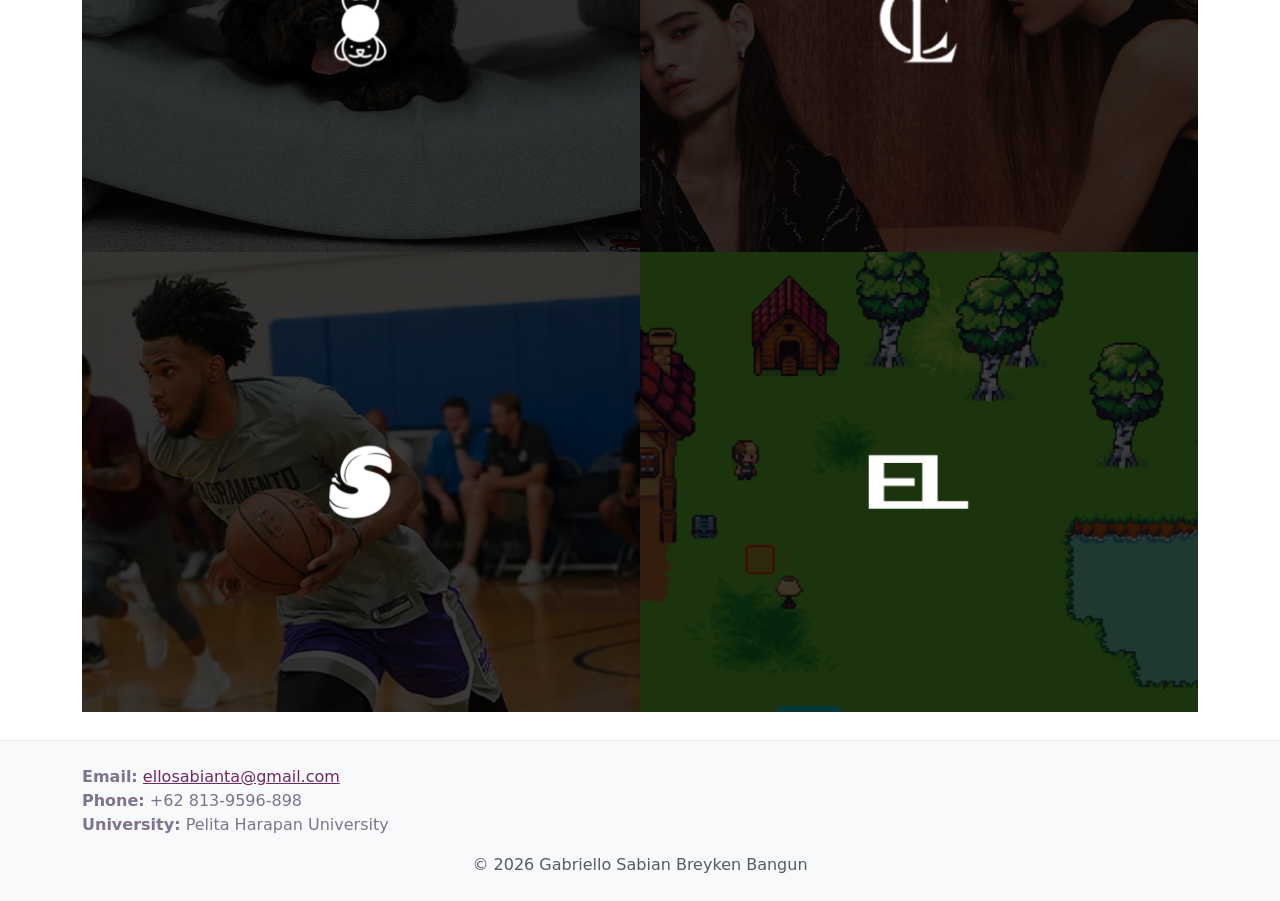
==== commit 1715eb83: "Added experience section due to peer pressue :(" ====
--- a/index.html
+++ b/index.html
@@ -165,6 +165,59 @@
 			</div>
 		</section>
 
+		<section id="experience" class="page-section">
+			<h2 class="mb-4">Experience</h2>
+			<div class="timeline">
+
+				<div class="timeline-item">
+					<div class="timeline-dot"></div>
+					<div class="timeline-card skill-card p-4">
+						<h6 class="timeline-date">Jul 2025 – Jul 2026 · 1 yr 1 mo</h6>
+						<h5><i class="bi bi-people-fill"></i>Information Systems Student Development Coordinator</h5>
+						<p class="timeline-org mb-1">Himpunan Mahasiswa Program Studi Sistem Informasi (HMPSSI) UPH · Seasonal</p>
+						<p class="timeline-location mb-2"><i class="bi bi-geo-alt"></i> Tangerang, Banten, Indonesia · Hybrid</p>
+						<p class="skill-list mb-2">Coordinated tutoring events for underclassmen, hosted a webinar/talkshow, and collaborated to host an academic showcase event.</p>
+						<div class="skill-pill-row">
+							<span class="skill-pill">Skill Development</span>
+							<span class="skill-pill">Team Collaboration</span>
+							<span class="skill-pill">Leadership</span>
+						</div>
+					</div>
+				</div>
+
+				<div class="timeline-item">
+					<div class="timeline-dot"></div>
+					<div class="timeline-card skill-card p-4">
+						<h6 class="timeline-date">Apr 2024 – May 2024 · 2 mos</h6>
+						<h5><i class="bi bi-file-earmark-text"></i>Document Clerk</h5>
+						<p class="timeline-org mb-1">ISS Indonesia · Internship</p>
+						<p class="timeline-location mb-2"><i class="bi bi-geo-alt"></i> South Jakarta, Jakarta, Indonesia · On-site</p>
+						<p class="skill-list mb-2">Gained hands-on experience in drafting, reviewing, and managing documents during a high school internship at ISS Indonesia.</p>
+						<div class="skill-pill-row">
+							<span class="skill-pill">Document Drafting</span>
+							<span class="skill-pill">Document Review</span>
+						</div>
+					</div>
+				</div>
+
+				<div class="timeline-item">
+					<div class="timeline-dot"></div>
+					<div class="timeline-card skill-card p-4">
+						<h6 class="timeline-date">Jun 2023 – Jul 2023 · 2 mos</h6>
+						<h5><i class="bi bi-brush"></i>Graphic Designer</h5>
+						<p class="timeline-org mb-1">PT. Sariling · Internship</p>
+						<p class="timeline-location mb-2"><i class="bi bi-geo-alt"></i> Tangerang, Banten, Indonesia · On-site</p>
+						<p class="skill-list mb-2">Developed skills in graphic design for social media outreach during a high school internship at PT. Sariling.</p>
+						<div class="skill-pill-row">
+							<span class="skill-pill">Image Design</span>
+							<span class="skill-pill">Graphic Design Software</span>
+						</div>
+					</div>
+				</div>
+
+			</div>
+		</section>
+
 		<section id="projects" class="page-section">
 			<h2 class="mb-4">Academic Projects</h2>
 			<div class="row g-0">
--- a/assets/css/style.css
+++ b/assets/css/style.css
@@ -174,12 +174,13 @@
 
 
 .skill-summary{ background: rgba(255,255,255,0.92); border:none; }
-.skill-card{ background: var(--purple); border:1px solid var(--purple); border-radius:0; box-shadow:0 12px 28px rgba(0,0,0,0.06); color:#fff; }
+.skill-card{ background: var(--purple); border:1px solid var(--purple); border-radius:0; box-shadow:0 12px 28px rgba(0,0,0,0.06); color:#fff; transition: transform .18s ease, box-shadow .18s ease; }
+.skill-card:hover{ transform: translateY(-6px); box-shadow: 0 16px 32px rgba(0,0,0,0.16); }
 .skill-summary-item{ display:flex; align-items:center; gap:0.75rem; padding:0.65rem 0; border-bottom:1px solid rgba(112,41,99,0.08); }
 .skill-summary-item:last-child{ border-bottom:none; }
 .skill-summary-icon{ font-size:1.1rem; color:var(--purple); min-width:1.5rem; }
 .skill-pill-row{ display:flex; flex-wrap:wrap; gap:0.4rem; margin-top:1rem; }
-.skill-pill{ display:inline-flex; align-items:center; justify-content:center; padding:0.35rem 0.7rem; border-radius:999px; background:rgba(112,41,99,0.08); color:var(--purple); font-size:0.82rem; font-weight:600; }
+.skill-pill{ display:inline-flex; align-items:center; justify-content:center; padding:0.35rem 0.7rem; border-radius:999px; background: #fff; color:var(--purple); font-size:0.82rem; font-weight:600; }
 
 .project-badge{ display:inline-flex; align-items:center; justify-content:center; padding:0.35rem 0.75rem; border-radius:999px; background:var(--purple); color:#fff; font-size:0.82rem; font-weight:700; border:1px solid var(--purple); }
 .project-detail-card{ background:var(--purple); border:1px solid var(--purple); color:#fff; border-radius:0; }
@@ -442,4 +443,91 @@
         height: 1.8rem;
         font-size: 0.85rem;
     }
+}
+
+/* ============================================================
+   EXPERIENCE TIMELINE
+   Reuses the purple .skill-card look, arranged along a vertical
+   line with dots. Cards lift slightly on hover.
+   ============================================================ */
+
+.timeline{
+    position: relative;
+    padding-left: 2.25rem;
+}
+
+/* the vertical line */
+.timeline::before{
+    content: "";
+    position: absolute;
+    left: 0.5rem;
+    top: 0.35rem;
+    bottom: 0.35rem;
+    width: 2px;
+    background: rgba(112,41,99,0.2);
+}
+
+.timeline-item{
+    position: relative;
+    margin-bottom: 1.75rem;
+}
+.timeline-item:last-child{
+    margin-bottom: 0;
+}
+
+.timeline-dot{
+    position: absolute;
+    left: calc(-2.25rem + 0.5rem - 5px);
+    top: 0.5rem;
+    width: 12px;
+    height: 12px;
+    border-radius: 50%;
+    background: #fff;
+    border: 2px solid var(--purple-dark);
+    transition: border-width .18s ease, transform .18s ease;
+    z-index: 1;
+}
+
+.timeline-item:hover .timeline-dot{
+    border-width: 4px;
+    transform: translate(-1px, -1px);
+}
+
+.timeline-card{
+    box-shadow: 0 8px 20px rgba(0,0,0,0.08);
+}
+
+.timeline-date{
+    color: var(--yellow);
+    text-transform: uppercase;
+    letter-spacing: 0.06em;
+    font-size: 0.72rem;
+    font-weight: 700;
+    margin-bottom: 0.5rem;
+}
+
+.timeline-org{
+    color: rgba(255,255,255,0.85);
+    font-weight: 600;
+    font-size: 0.92rem;
+}
+
+.timeline-location{
+    color: rgba(255,255,255,0.7);
+    font-size: 0.82rem;
+}
+.timeline-location .bi{
+    margin-right: 0.25rem;
+}
+
+@media (min-width: 768px){
+    .timeline{
+        padding-left: 2.75rem;
+    }
+    .timeline::before{
+        left: 0.75rem;
+    }
+    .timeline-dot{
+        left: calc(-2.75rem + 0.75rem - 5px);
+    }
 }
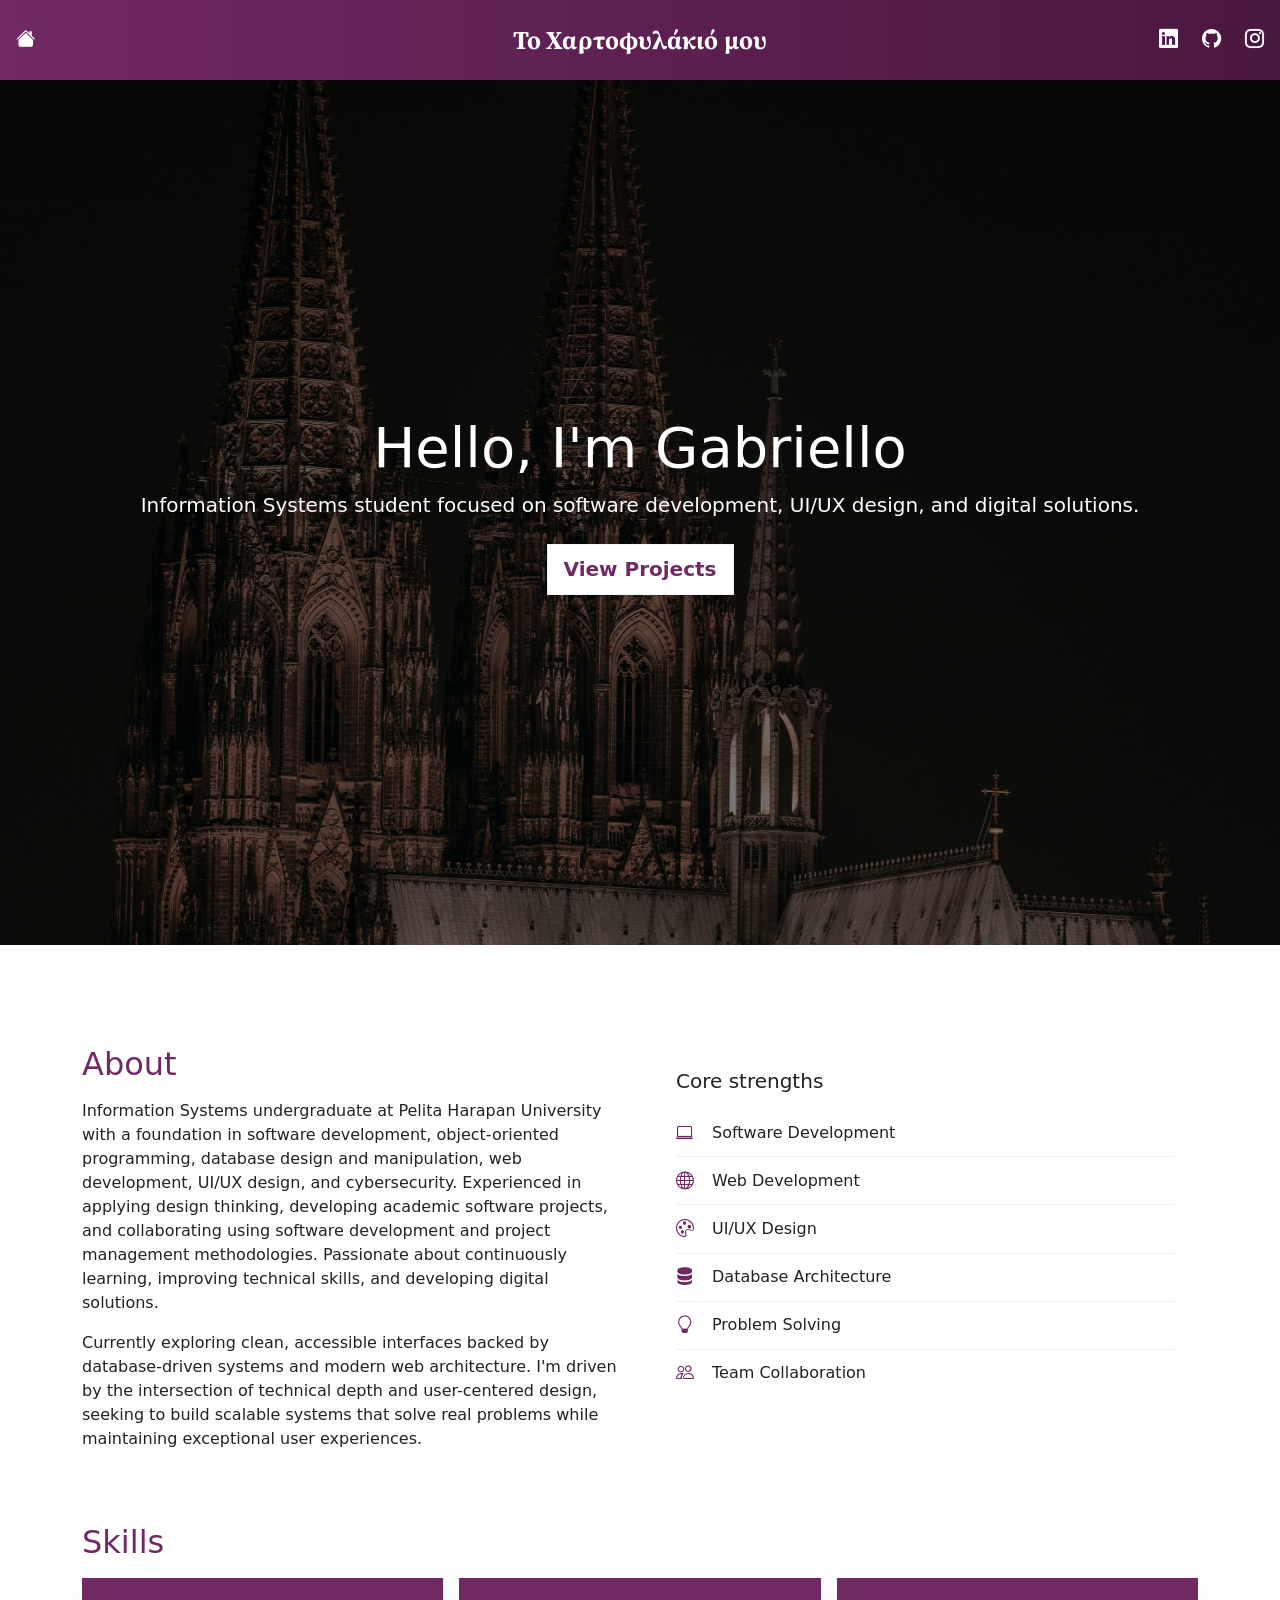
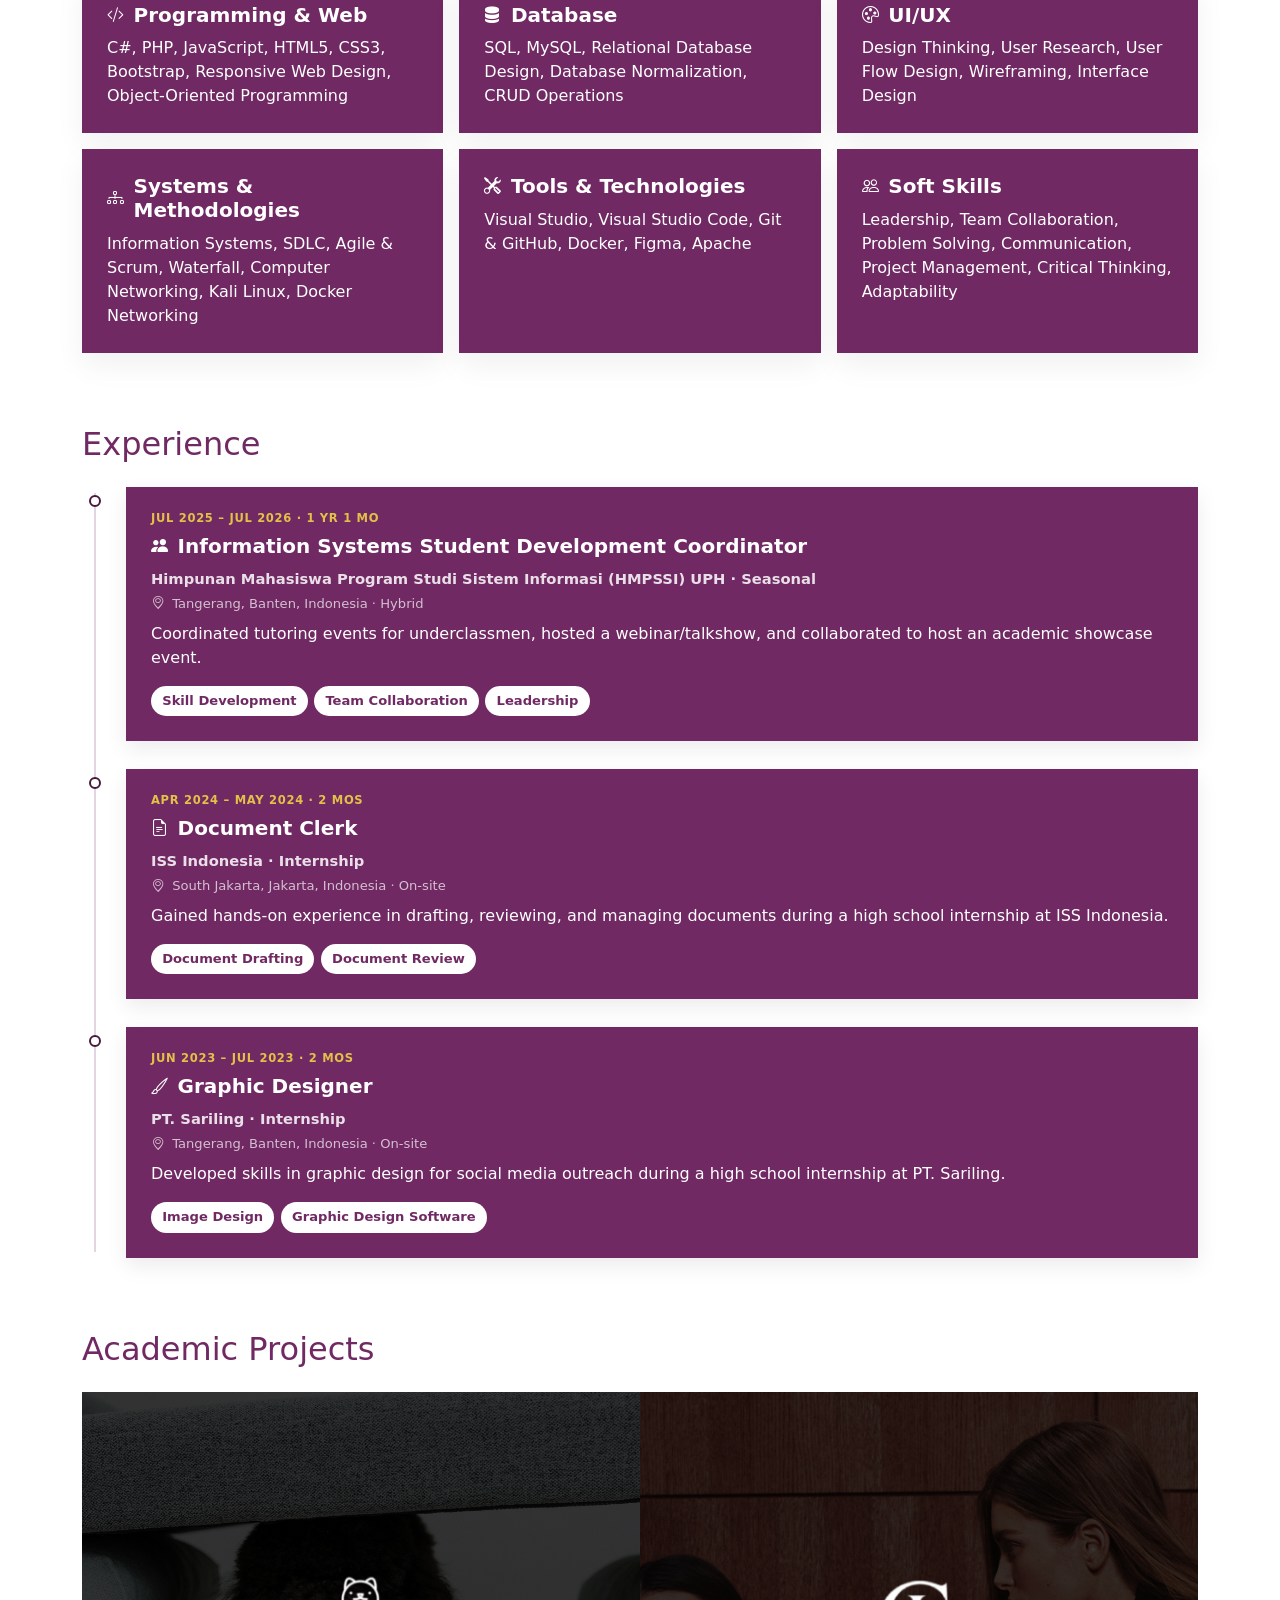
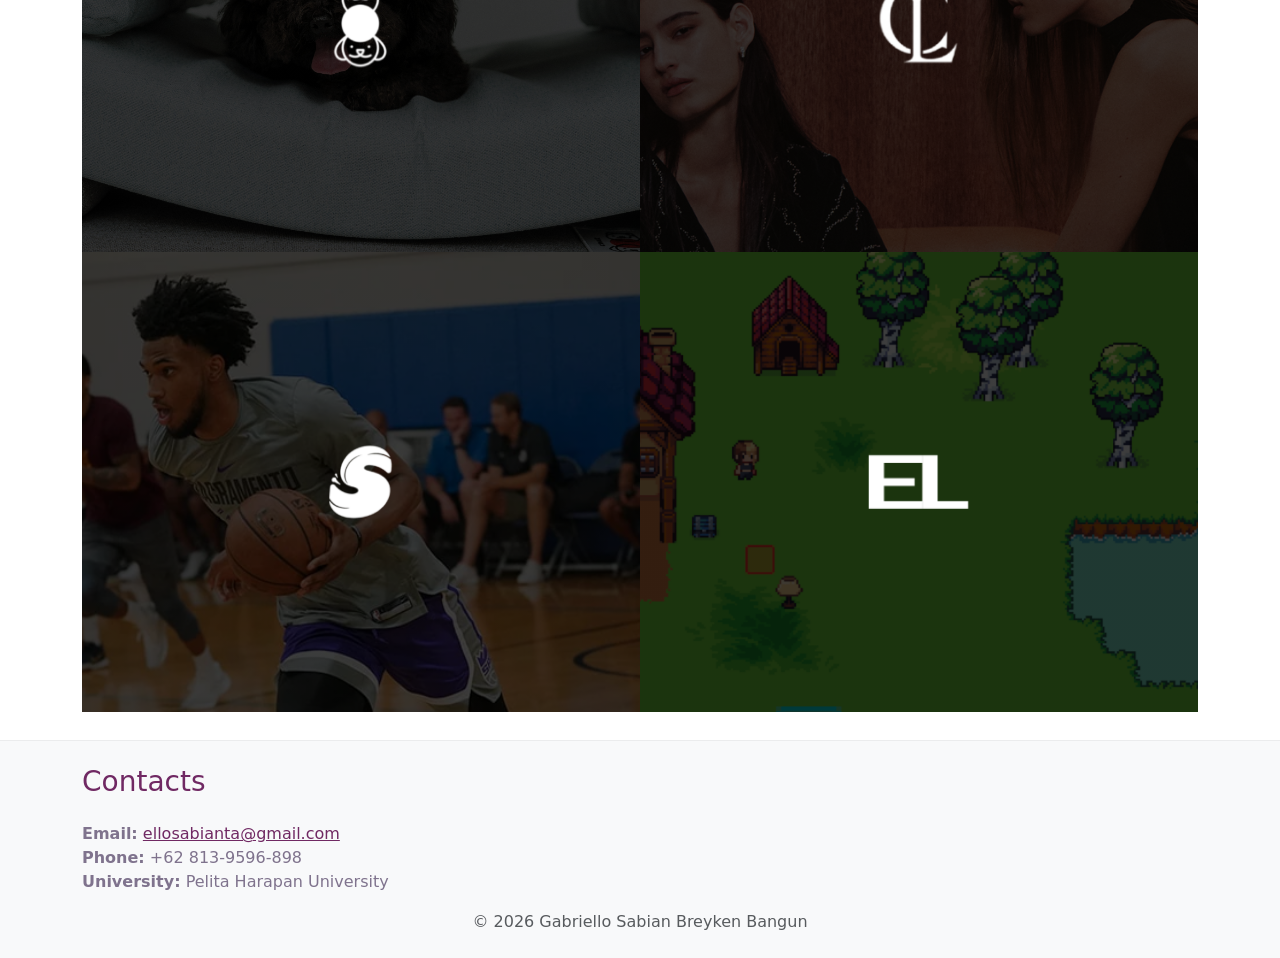
==== commit 19a1906f: "Added contacts title to footer" ====
--- a/index.html
+++ b/index.html
@@ -301,6 +301,7 @@
 
 	<footer class="site-footer bg-light py-4">
 		<div class="container">
+			<h3 class="mb-4">Contacts</h2>
 			<div class="row align-items-center">
 				<div class="col-md-6 text-center text-md-start mb-2 mb-md-0">
 					<strong>Email:</strong> <a href="mailto:ellosabianta@gmail.com" id="email-placeholder">ellosabianta@gmail.com</a> <br>
--- a/assets/css/style.css
+++ b/assets/css/style.css
@@ -163,6 +163,7 @@
 .site-footer{ border-top: 1px solid rgba(0,0,0,0.05); }
 .site-footer a{ color:var(--purple); }
 .site-footer a:hover{ color:var(--yellow); text-decoration:none; }
+.site-footer h3{ color:var(--purple);}
 
 .social-icon{ width:22px; height:22px; vertical-align:middle; fill:var(--purple); color:var(--purple); transition:fill .15s ease, color .15s ease; }
 .social-link{ display:inline-flex; align-items:center; gap:.5rem; }
